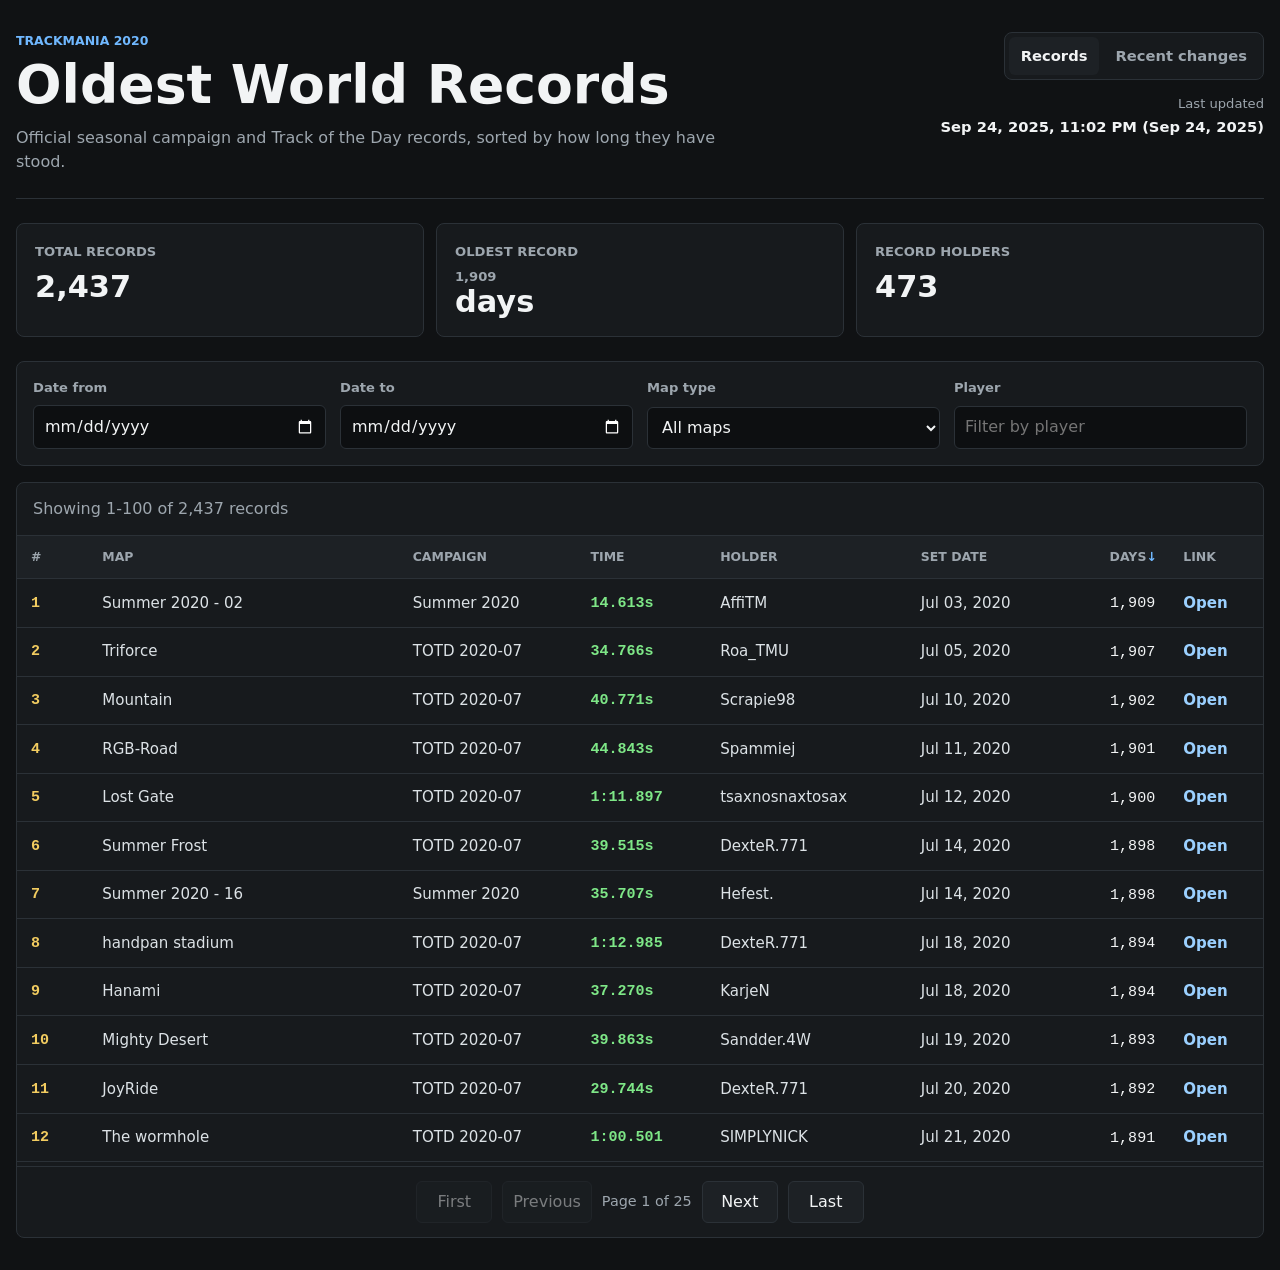
==== site/index.html @ 482c3b75 "Initial static GitHub Pages site" ====
<!DOCTYPE html>
<html lang="en">

<head>
    <meta charset="UTF-8">
    <meta name="viewport" content="width=device-width, initial-scale=1.0">
    <title>Trackmania Oldest World Records Tracker</title>
    <meta name="description" content="Longest-standing Trackmania 2020 world records on official campaign and Track of the Day maps.">
    <meta property="og:type" content="website">
    <meta property="og:site_name" content="Trackmania WR Tracker">
    <meta property="og:title" content="Trackmania WR Tracker">
    <meta property="og:description" content="Longest-standing Trackmania 2020 world records on official campaign and Track of the Day maps.">
    <meta name="twitter:card" content="summary">
    <meta name="theme-color" content="#101214">
    <link rel="icon" type="image/png" href="./static/images/favicon.png">
    <link rel="stylesheet" href="./static/css/styles.css">
</head>

<body>
    <main class="shell">
        <header class="page-header">
            <div>
                <p class="eyebrow">Trackmania 2020</p>
                <h1>Oldest World Records</h1>
                <p class="lede">Official seasonal campaign and Track of the Day records, sorted by how long they have stood.</p>
            </div>
            <div class="header-side">
                <nav class="nav-links" aria-label="Primary">
                    <a href="./index.html" aria-current="page">Records</a>
                    <a href="./recent-changes.html">Recent changes</a>
                </nav>
                <p class="last-update">
                    <span>Last updated</span>
                    <strong id="lastUpdateTime">Loading</strong>
                </p>
            </div>
        </header>

        <section class="stats-grid" aria-label="Record statistics">
            <article class="metric">
                <span>Total records</span>
                <strong id="totalRecords">-</strong>
            </article>
            <article class="metric">
                <span>Oldest record</span>
                <strong><span id="oldestRecord">-</span> days</strong>
            </article>
            <article class="metric">
                <span>Record holders</span>
                <strong id="uniquePlayers">-</strong>
            </article>
        </section>

        <section class="panel filters" aria-label="Filters">
            <label>
                <span>Date from</span>
                <input type="date" id="dateFrom">
            </label>
            <label>
                <span>Date to</span>
                <input type="date" id="dateTo">
            </label>
            <label>
                <span>Map type</span>
                <select id="mapType">
                    <option value="">All maps</option>
                    <option value="TOTD">Track of the Day</option>
                    <option value="Campaign">Campaign maps</option>
                </select>
            </label>
            <label>
                <span>Player</span>
                <input type="search" id="playerFilter" placeholder="Filter by player">
            </label>
        </section>

        <section class="panel table-panel">
            <div class="table-toolbar">
                <p id="resultsInfo">Loading records</p>
            </div>
            <div class="table-scroll">
                <table>
                    <thead>
                        <tr>
                            <th scope="col">#</th>
                            <th scope="col" data-sort="mapName">Map</th>
                            <th scope="col" data-sort="campaign">Campaign</th>
                            <th scope="col" data-sort="scoreMs">Time</th>
                            <th scope="col" data-sort="player">Holder</th>
                            <th scope="col" data-sort="date">Set date</th>
                            <th scope="col" data-sort="ageDays" class="numeric">Days</th>
                            <th scope="col">Link</th>
                        </tr>
                    </thead>
                    <tbody id="recordsBody">
                        <tr>
                            <td colspan="8" class="state-cell">Loading records</td>
                        </tr>
                    </tbody>
                </table>
            </div>
            <div class="pagination" aria-label="Pagination">
                <button id="firstBtn" type="button">First</button>
                <button id="prevBtn" type="button">Previous</button>
                <span id="pageInfo">Page 1 of 1</span>
                <button id="nextBtn" type="button">Next</button>
                <button id="lastBtn" type="button">Last</button>
            </div>
        </section>
    </main>

    <script src="./static/js/common.js"></script>
    <script src="./static/js/records.js"></script>
</body>

</html>
---- site/static/css/styles.css ----
:root {
    --bg: #101214;
    --surface: #171a1d;
    --surface-2: #1d2125;
    --border: #2b3137;
    --text: #f2f4f5;
    --muted: #9da6ae;
    --soft: #68727c;
    --accent: #70b8ff;
    --accent-strong: #9bd0ff;
    --danger: #ff7b72;
    --success: #7ee787;
    --warning: #f2cc60;
    --radius: 8px;
    --mono: "SFMono-Regular", Consolas, "Liberation Mono", monospace;
    color-scheme: dark;
}

* {
    box-sizing: border-box;
}

html {
    min-width: 320px;
}

body {
    margin: 0;
    min-height: 100vh;
    background: var(--bg);
    color: var(--text);
    font-family: Inter, ui-sans-serif, system-ui, -apple-system, BlinkMacSystemFont, "Segoe UI", sans-serif;
    line-height: 1.5;
}

a {
    color: inherit;
}

button,
input,
select {
    font: inherit;
}

.shell {
    width: min(1360px, calc(100% - 32px));
    margin: 0 auto;
    padding: 32px 0;
}

.page-header {
    display: flex;
    justify-content: space-between;
    gap: 28px;
    align-items: flex-start;
    padding-bottom: 24px;
    border-bottom: 1px solid var(--border);
}

.eyebrow {
    margin: 0 0 6px;
    color: var(--accent);
    font-size: 0.78rem;
    font-weight: 700;
    letter-spacing: 0;
    text-transform: uppercase;
}

h1 {
    margin: 0;
    font-size: clamp(2rem, 5vw, 3.35rem);
    line-height: 1.04;
    letter-spacing: 0;
}

.lede {
    max-width: 720px;
    margin: 14px 0 0;
    color: var(--muted);
    font-size: 1rem;
}

.header-side {
    display: grid;
    gap: 14px;
    justify-items: end;
}

.nav-links {
    display: flex;
    gap: 4px;
    padding: 4px;
    background: var(--surface);
    border: 1px solid var(--border);
    border-radius: var(--radius);
}

.nav-links a {
    padding: 8px 12px;
    border-radius: 6px;
    color: var(--muted);
    font-size: 0.92rem;
    font-weight: 650;
    text-decoration: none;
    white-space: nowrap;
}

.nav-links a:hover,
.nav-links a[aria-current="page"] {
    background: var(--surface-2);
    color: var(--text);
}

.last-update {
    display: grid;
    gap: 2px;
    margin: 0;
    color: var(--muted);
    text-align: right;
    font-size: 0.82rem;
}

.last-update strong {
    color: var(--text);
    font-size: 0.92rem;
}

.stats-grid {
    display: grid;
    grid-template-columns: repeat(3, minmax(0, 1fr));
    gap: 12px;
    margin: 24px 0;
}

.metric,
.panel {
    background: var(--surface);
    border: 1px solid var(--border);
    border-radius: var(--radius);
}

.metric {
    padding: 18px;
}

.metric span {
    display: block;
    color: var(--muted);
    font-size: 0.82rem;
    font-weight: 650;
    text-transform: uppercase;
}

.metric strong {
    display: block;
    margin-top: 8px;
    font-size: 1.9rem;
    line-height: 1.1;
    font-variant-numeric: tabular-nums;
}

.filters {
    display: grid;
    grid-template-columns: repeat(4, minmax(0, 1fr));
    gap: 14px;
    margin-bottom: 16px;
    padding: 16px;
}

.filters label {
    display: grid;
    gap: 7px;
}

.filters span {
    color: var(--muted);
    font-size: 0.82rem;
    font-weight: 650;
}

input,
select {
    width: 100%;
    min-height: 40px;
    border: 1px solid var(--border);
    border-radius: 6px;
    background: #0d0f11;
    color: var(--text);
    padding: 8px 10px;
}

input:focus,
select:focus,
button:focus-visible,
a:focus-visible {
    outline: 2px solid var(--accent);
    outline-offset: 2px;
}

.table-panel {
    overflow: hidden;
}

.table-toolbar {
    display: flex;
    justify-content: space-between;
    gap: 16px;
    padding: 14px 16px;
    border-bottom: 1px solid var(--border);
    color: var(--muted);
}

.table-toolbar p {
    margin: 0;
}

.table-scroll {
    max-height: 70vh;
    overflow: auto;
}

table {
    width: 100%;
    min-width: 920px;
    border-collapse: collapse;
}

th,
td {
    padding: 12px 14px;
    border-bottom: 1px solid var(--border);
    text-align: left;
    vertical-align: middle;
}

th {
    position: sticky;
    top: 0;
    z-index: 1;
    background: var(--surface-2);
    color: var(--muted);
    font-size: 0.78rem;
    font-weight: 750;
    text-transform: uppercase;
}

th[data-sort] {
    cursor: pointer;
}

th[data-sort]::after {
    content: "";
    display: inline-block;
    width: 0.55rem;
}

th.sorted-asc::after {
    content: "↑";
    color: var(--accent);
}

th.sorted-desc::after {
    content: "↓";
    color: var(--accent);
}

td {
    color: #dce2e6;
    font-size: 0.94rem;
}

tr:hover td {
    background: rgba(255, 255, 255, 0.025);
}

.rank,
.time,
.days,
.improvement {
    font-family: var(--mono);
    font-variant-numeric: tabular-nums;
}

.rank {
    color: var(--warning);
    font-weight: 700;
}

.time {
    color: var(--success);
    font-weight: 700;
}

.numeric {
    text-align: right;
}

.days {
    display: inline-block;
    min-width: 4ch;
    color: var(--text);
    text-align: right;
}

.map-link {
    color: var(--accent-strong);
    font-weight: 700;
    text-decoration: none;
}

.map-link:hover {
    text-decoration: underline;
}

.state-cell,
.empty-state {
    padding: 48px 18px;
    color: var(--muted);
    text-align: center;
}

.pagination {
    display: flex;
    justify-content: center;
    align-items: center;
    gap: 10px;
    padding: 14px;
    border-top: 1px solid var(--border);
}

.pagination button {
    min-width: 76px;
    border: 1px solid var(--border);
    border-radius: 6px;
    background: var(--surface-2);
    color: var(--text);
    padding: 8px 10px;
    cursor: pointer;
}

.pagination button:disabled {
    cursor: not-allowed;
    opacity: 0.45;
}

.pagination span {
    color: var(--muted);
    font-size: 0.9rem;
}

.changes-list {
    display: grid;
    gap: 12px;
    margin-top: 24px;
}

.change-card {
    padding: 18px;
}

.change-header {
    display: flex;
    justify-content: space-between;
    gap: 16px;
    align-items: flex-start;
    margin-bottom: 16px;
}

.change-title {
    margin: 0;
    font-size: 1.15rem;
}

.change-meta,
.change-date {
    margin: 4px 0 0;
    color: var(--muted);
    font-size: 0.9rem;
}

.comparison {
    display: grid;
    grid-template-columns: 1fr auto 1fr;
    gap: 12px;
    align-items: center;
    margin-bottom: 14px;
}

.record-box {
    padding: 14px;
    border: 1px solid var(--border);
    border-radius: var(--radius);
    background: #0d0f11;
}

.record-label {
    margin: 0 0 6px;
    color: var(--muted);
    font-size: 0.76rem;
    font-weight: 750;
    text-transform: uppercase;
}

.record-time {
    margin: 0;
    color: var(--text);
    font-family: var(--mono);
    font-size: 1.25rem;
    font-weight: 750;
}

.record-player {
    margin: 4px 0 0;
    color: var(--muted);
}

.improvement {
    color: var(--success);
    font-weight: 750;
    text-align: center;
}

.footer-link {
    display: inline-block;
    margin-top: 2px;
}

@media (max-width: 860px) {
    .shell {
        width: min(100% - 24px, 1360px);
        padding: 20px 0;
    }

    .page-header {
        display: grid;
    }

    .header-side {
        justify-items: start;
    }

    .last-update {
        text-align: left;
    }

    .stats-grid,
    .filters,
    .comparison {
        grid-template-columns: 1fr;
    }

    .change-header {
        display: grid;
    }

    .pagination {
        flex-wrap: wrap;
    }
}
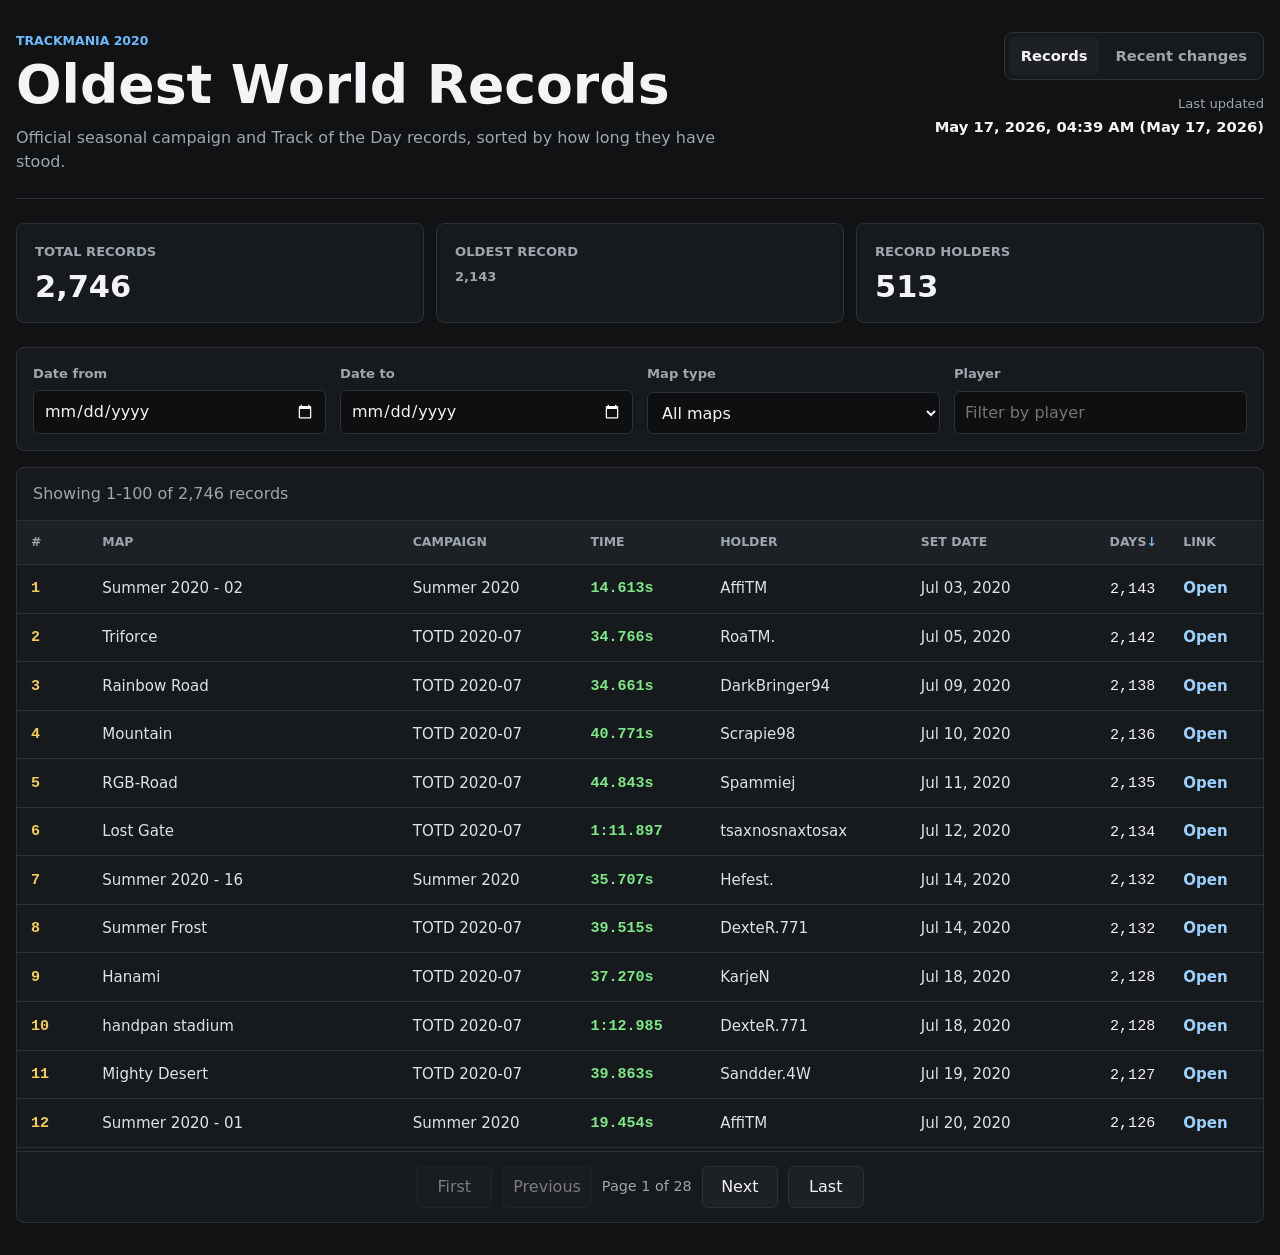
==== commit c059ef6b: "Update index.html" ====
--- a/site/index.html
+++ b/site/index.html
@@ -43,7 +43,7 @@
             </article>
             <article class="metric">
                 <span>Oldest record</span>
-                <strong><span id="oldestRecord">-</span> days</strong>
+                <strong><span id="oldestRecord">- days</strong></span>
             </article>
             <article class="metric">
                 <span>Record holders</span>
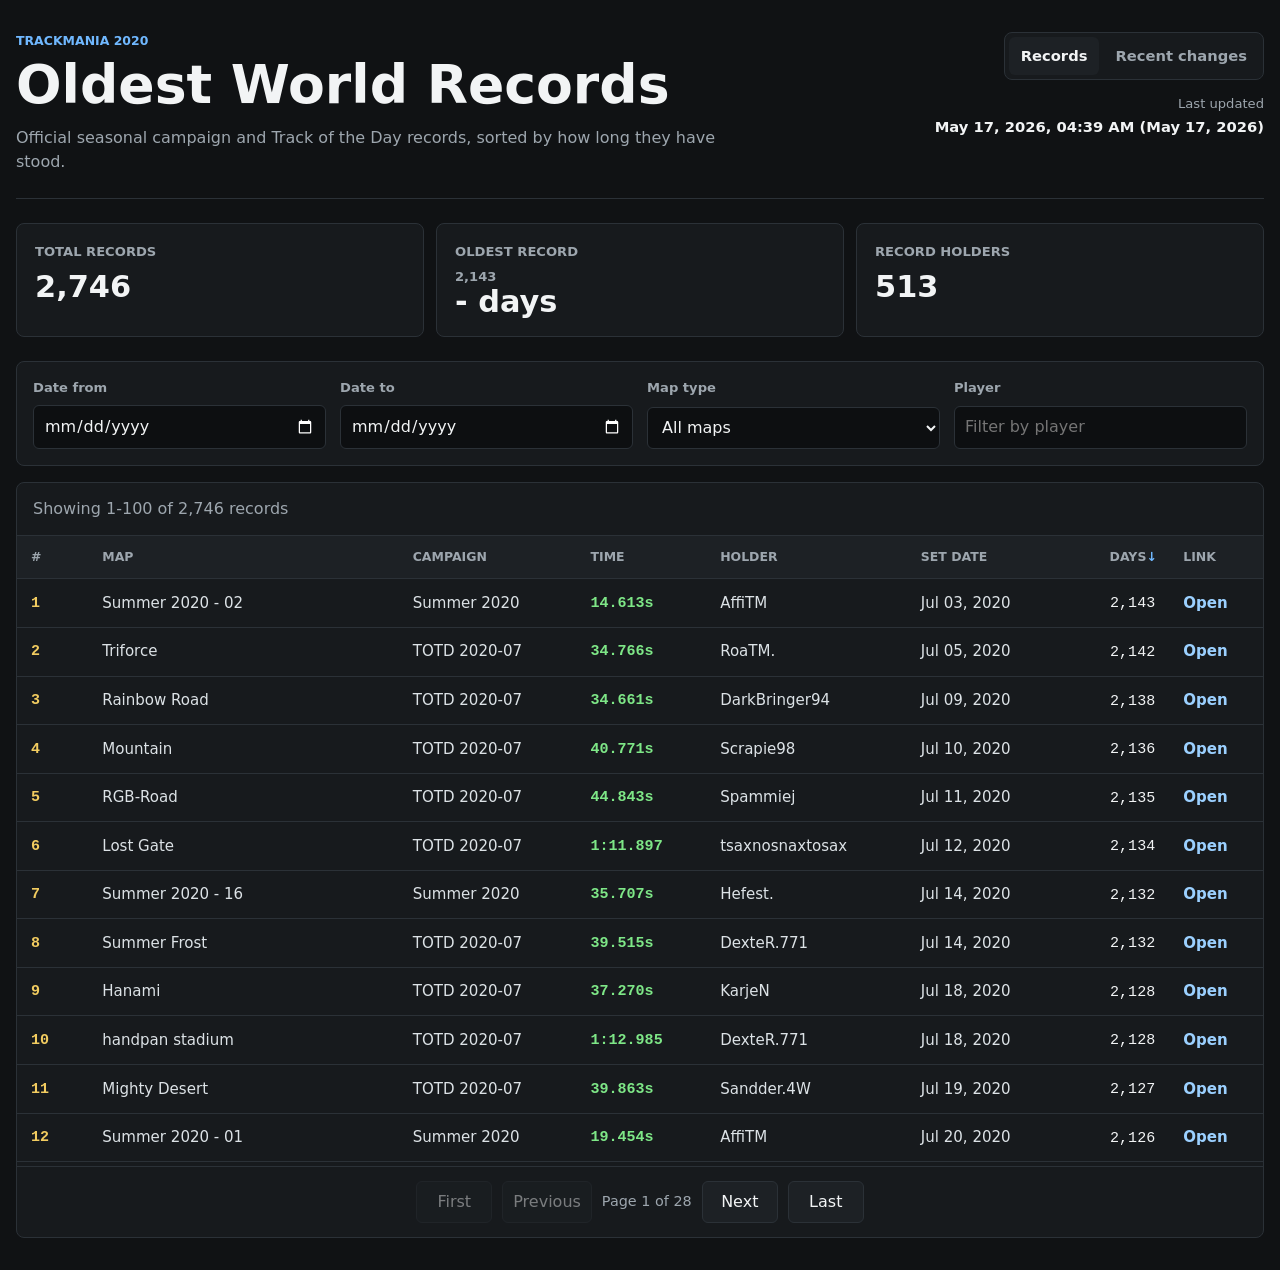
==== commit a8fecc1c: "Update index.html" ====
--- a/site/index.html
+++ b/site/index.html
@@ -43,7 +43,7 @@
             </article>
             <article class="metric">
                 <span>Oldest record</span>
-                <strong><span id="oldestRecord">- days</strong></span>
+                <strong><span id="oldestRecord"></span> - days</strong>
             </article>
             <article class="metric">
                 <span>Record holders</span>
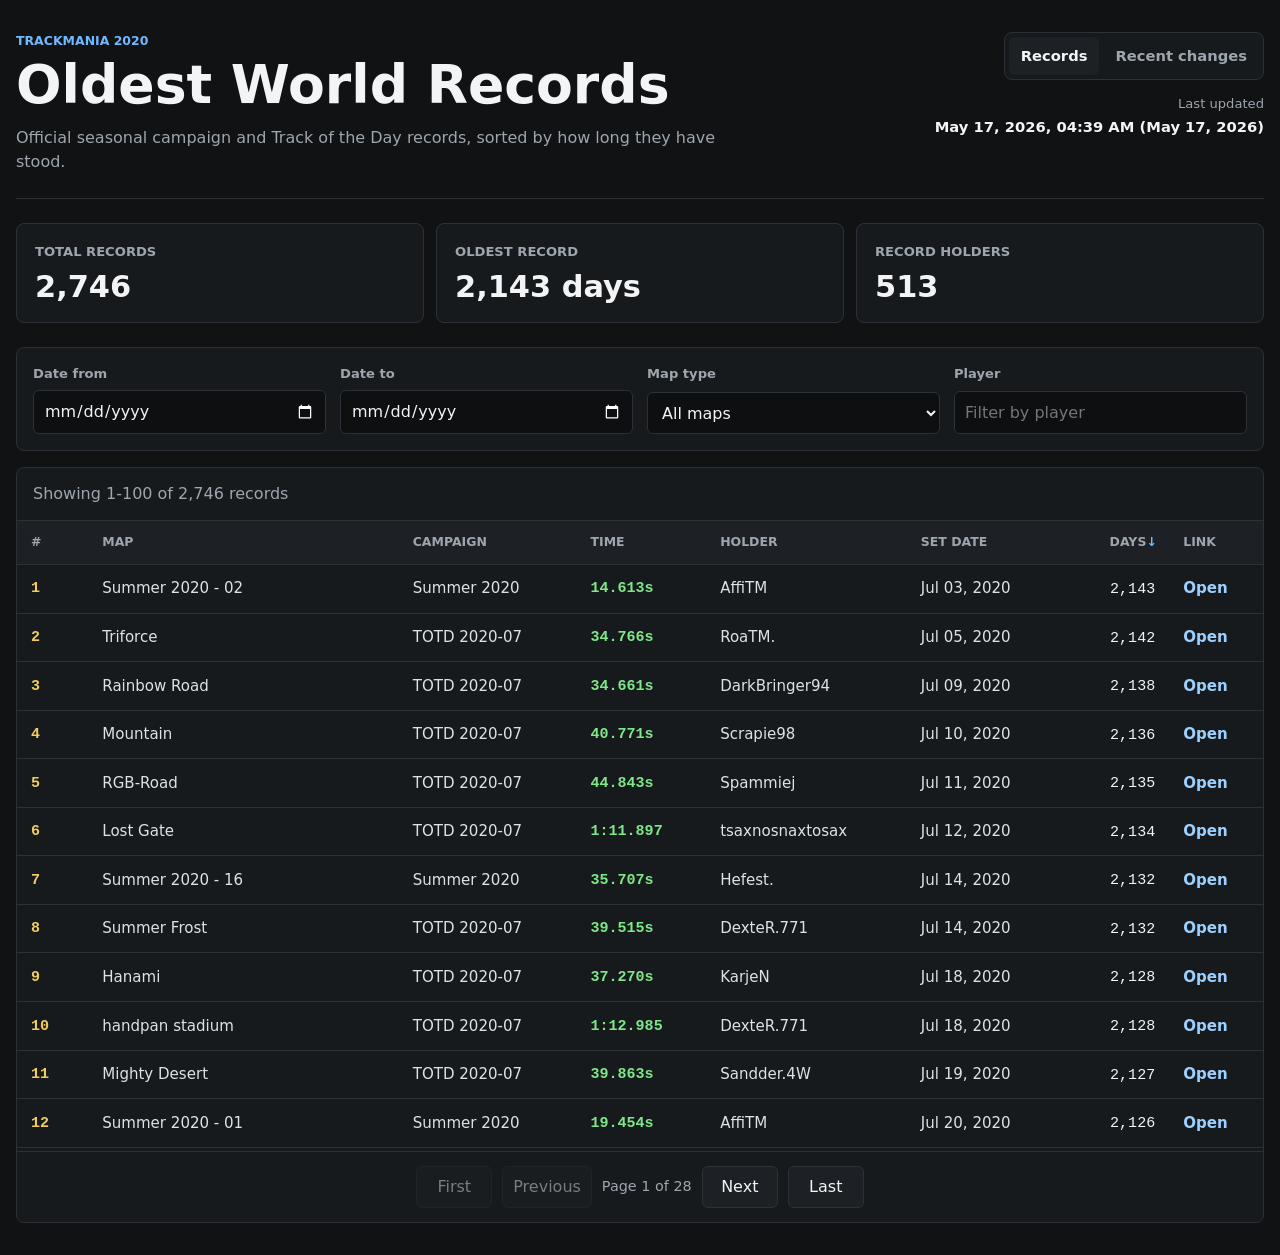
==== commit af21a118: "display fix" ====
--- a/site/index.html
+++ b/site/index.html
@@ -43,7 +43,7 @@
             </article>
             <article class="metric">
                 <span>Oldest record</span>
-                <strong><span id="oldestRecord"></span> - days</strong>
+                <strong><span id="oldestRecord">-</span> days</strong>
             </article>
             <article class="metric">
                 <span>Record holders</span>
--- a/site/static/css/styles.css
+++ b/site/static/css/styles.css
@@ -144,7 +144,7 @@
     padding: 18px;
 }
 
-.metric span {
+.metric > span {
     display: block;
     color: var(--muted);
     font-size: 0.82rem;
